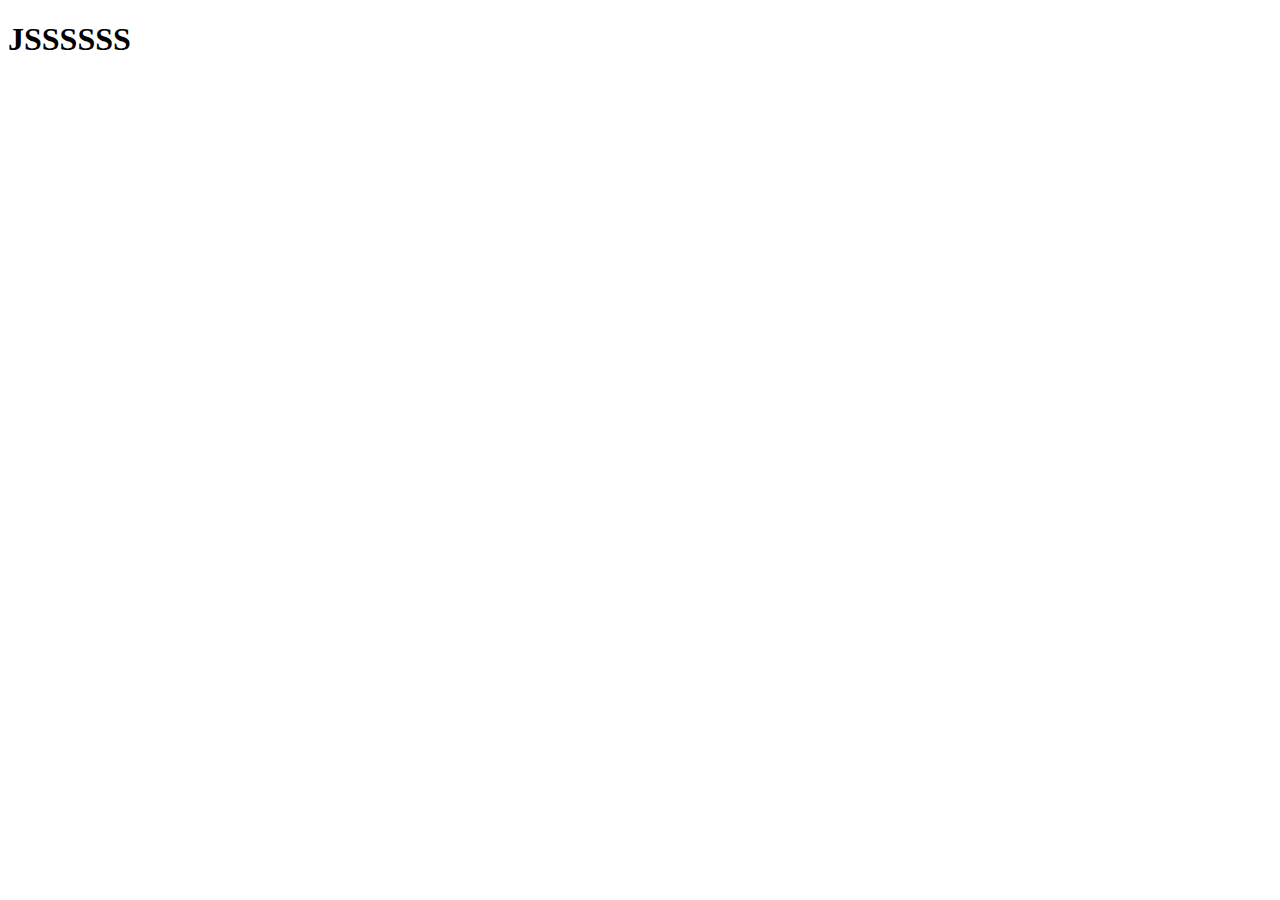
==== index.html @ 93186800 "first steps" ====
<!DOCTYPE html>
<html lang="en">
<head>
    <meta charset="UTF-8">
    <meta http-equiv="X-UA-Compatible" content="IE=edge">
    <meta name="viewport" content="width=device-width, initial-scale=1.0">
    <title>911-js</title>
</head>
<body>
    <h1>JSSSSSS</h1>
    <script src="index.js"></script>
</body>
</html>
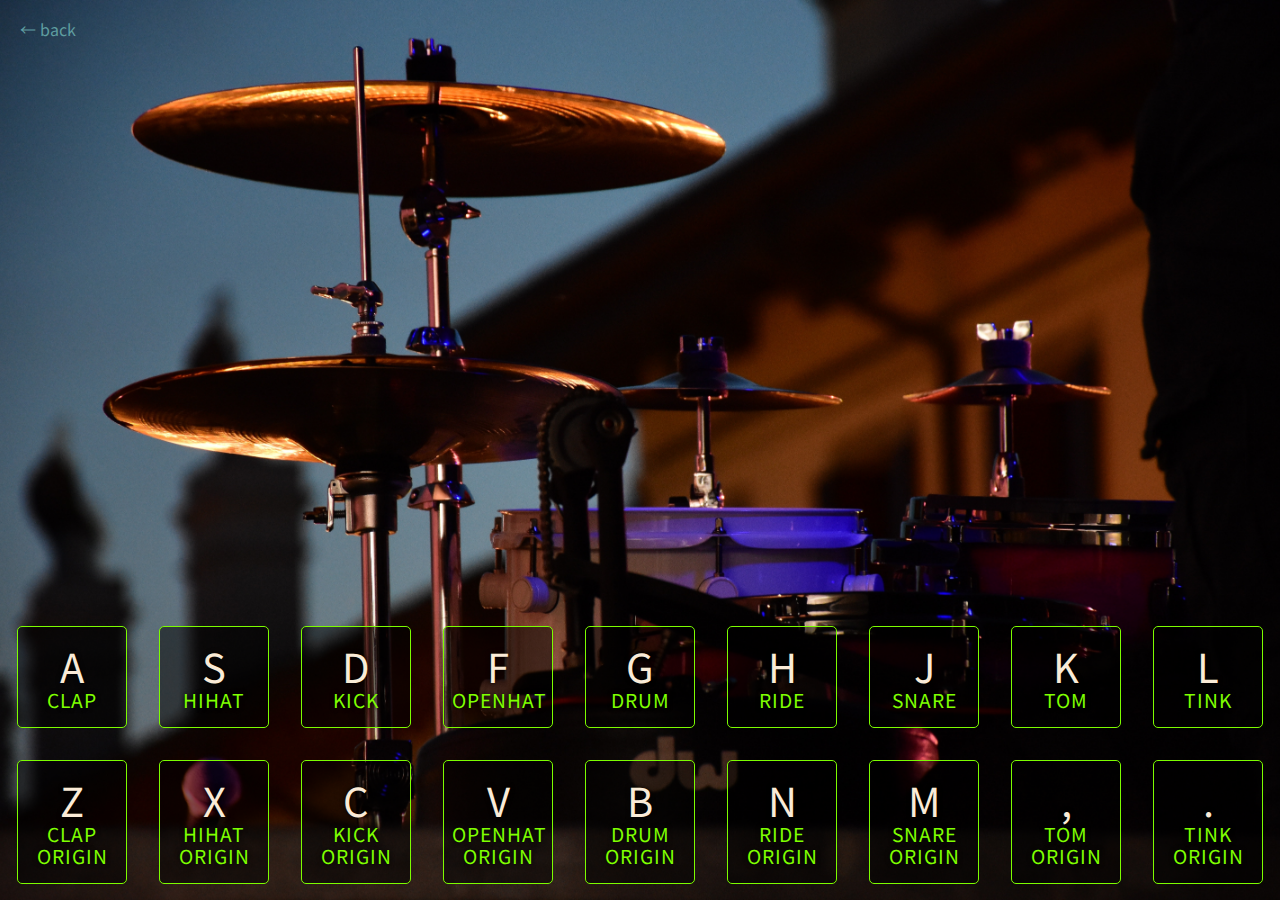
==== commit 94f55716: "task-3" ====
--- a/index.html
+++ b/index.html
@@ -1,13 +1,158 @@
-<!DOCTYPE html>
-<html lang="en">
-<head>
-    <meta charset="UTF-8">
-    <meta http-equiv="X-UA-Compatible" content="IE=edge">
-    <meta name="viewport" content="width=device-width, initial-scale=1.0">
-    <title>911-js</title>
-</head>
-<body>
-    <h1>JSSSSSS</h1>
-    <script src="index.js"></script>
-</body>
-</html>+<!DOCTYPE html>
+<html lang="en">
+  <head>
+    <meta charset="UTF-8" />
+    <meta http-equiv="X-UA-Compatible" content="IE=edge" />
+    <meta name="viewport" content="width=device-width, initial-scale=1.0" />
+    <title>piano</title>
+    <link
+      rel="stylesheet"
+      href="https://cdnjs.cloudflare.com/ajax/libs/modern-normalize/1.0.0/modern-normalize.min.css"
+    />
+    <link rel="preconnect" href="https://fonts.gstatic.com" />
+    <link
+      href="https://fonts.googleapis.com/css2?family=Noto+Sans+JP&display=swap"
+      rel="stylesheet"
+    />
+    <link rel="stylesheet" href="./css/styles.css" />
+  </head>
+  <body>
+    <section>
+      <a class="back-link" href="../index.html">&#8592; back</a>
+      <ul class="key__list">
+        <li data-key="65" class="key__item">
+          <kbd>A</kbd>
+          <span class="key__sound">clap</span>
+        </li>
+        <li data-key="83" class="key__item">
+          <kbd>S</kbd>
+          <span class="key__sound">hihat</span>
+        </li>
+        <li data-key="68" class="key__item">
+          <kbd>D</kbd>
+          <span class="key__sound">kick</span>
+        </li>
+        <li data-key="70" class="key__item">
+          <kbd>F</kbd>
+          <span class="key__sound">openhat</span>
+        </li>
+        <li data-key="71" class="key__item">
+          <kbd>G</kbd>
+          <span class="key__sound">drum</span>
+        </li>
+        <li data-key="72" class="key__item">
+          <kbd>H</kbd>
+          <span class="key__sound">ride</span>
+        </li>
+        <li data-key="74" class="key__item">
+          <kbd>J</kbd>
+          <span class="key__sound">snare</span>
+        </li>
+        <li data-key="75" class="key__item">
+          <kbd>K</kbd>
+          <span class="key__sound">tom</span>
+        </li>
+        <li data-key="76" class="key__item">
+          <kbd>L</kbd>
+          <span class="key__sound">tink</span>
+        </li>
+      </ul>
+      <ul class="key__list">
+        <li data-key="90" class="key__item">
+          <kbd>Z</kbd>
+          <span class="key__sound">clap origin</span>
+        </li>
+        <li data-key="88" class="key__item">
+          <kbd>X</kbd>
+          <span class="key__sound">hihat origin</span>
+        </li>
+        <li data-key="67" class="key__item">
+          <kbd>C</kbd>
+          <span class="key__sound">kick origin</span>
+        </li>
+        <li data-key="86" class="key__item">
+          <kbd>V</kbd>
+          <span class="key__sound">openhat origin</span>
+        </li>
+        <li data-key="66" class="key__item">
+          <kbd>B</kbd>
+          <span class="key__sound">drum origin</span>
+        </li>
+        <li data-key="78" class="key__item">
+          <kbd>N</kbd>
+          <span class="key__sound">ride origin</span>
+        </li>
+        <li data-key="77" class="key__item">
+          <kbd>M</kbd>
+          <span class="key__sound">snare origin</span>
+        </li>
+        <li data-key="188" class="key__item">
+          <kbd>,</kbd>
+          <span class="key__sound">tom origin</span>
+        </li>
+        <li data-key="190" class="key__item">
+          <kbd>.</kbd>
+          <span class="key__sound">tink origin</span>
+        </li>
+      </ul>
+
+      <ul>
+        <li>
+          <audio data-key="65" src="./soungs/clap.wav"></audio>
+        </li>
+        <li>
+          <audio data-key="83" src="./soungs/highhat.wav"></audio>
+        </li>
+        <li>
+          <audio data-key="68" src="./soungs/kick.wav"></audio>
+        </li>
+        <li>
+          <audio data-key="70" src="./soungs/openhat.wav"></audio>
+        </li>
+        <li>
+          <audio data-key="71" src="./soungs/bomb.wav"></audio>
+        </li>
+        <li>
+          <audio data-key="72" src="./soungs/ride.wav"></audio>
+        </li>
+        <li>
+          <audio data-key="74" src="./soungs/snare.wav"></audio>
+        </li>
+        <li>
+          <audio data-key="75" src="./soungs/tom.wav"></audio>
+        </li>
+        <li>
+          <audio data-key="76" src="./soungs/tink.wav"></audio>
+        </li>
+        <li>
+          <audio data-key="90" src="./soungs/clap-original.wav"></audio>
+        </li>
+        <li>
+          <audio data-key="88" src="./soungs/hihat-original.wav"></audio>
+        </li>
+        <li>
+          <audio data-key="67" src="./soungs/kick-original.wav"></audio>
+        </li>
+        <li>
+          <audio data-key="86" src="./soungs/openhat-original.wav"></audio>
+        </li>
+        <li>
+          <audio data-key="66" src="./soungs/boom-original.wav"></audio>
+        </li>
+        <li>
+          <audio data-key="78" src="./soungs/ride-original.wav"></audio>
+        </li>
+        <li>
+          <audio data-key="77" src="./soungs/snare-original.wav"></audio>
+        </li>
+        <li>
+          <audio data-key="188" src="./soungs/tom-original.wav"></audio>
+        </li>
+        <li>
+          <audio data-key="190" src="./soungs/tink-original.wav"></audio>
+        </li>
+      </ul>
+    </section>
+    <script src="./index.js"></script>
+  </body>
+</html>
--- a/css/styles.css
+++ b/css/styles.css
@@ -0,0 +1,65 @@
+ul {
+  list-style: none;
+  margin: 0;
+  padding: 0;
+}
+
+body {
+  font-family: 'Noto Sans JP', sans-serif;
+}
+
+section {
+  background: url('../img/pexels-pixabay-237464.jpg');
+  background-position: center;
+  background-repeat: no-repeat;
+  background-size: cover;
+  min-height: 100vh;
+  display: flex;
+  flex-direction: column;
+  justify-content: flex-end;
+  align-items: center;
+}
+
+.key__list {
+  display: flex;
+}
+
+.key__item {
+  border: 1px solid lawngreen;
+  border-radius: 5px;
+  margin: 1rem;
+  padding: 1rem 0.5rem;
+  transition: all 0.07s;
+  width: 110px;
+  text-align: center;
+  color: antiquewhite;
+  background: rgba(0, 0, 0, 0.5);
+  text-shadow: 0 0 5px #000;
+}
+
+.playing {
+  transform: scale(1.1);
+  border-color: chartreuse;
+  text-shadow: 0 0 10px chartreuse;
+}
+
+kbd {
+  display: block;
+  font-size: 40px;
+  font-family: inherit;
+}
+
+.key__sound {
+  font-size: 1.2rem;
+  text-transform: uppercase;
+  letter-spacing: 1px;
+  color: chartreuse;
+}
+
+.back-link {
+  position: absolute;
+  color: cadetblue;
+  top: 20px;
+  left: 20px;
+  text-decoration: none;
+}
